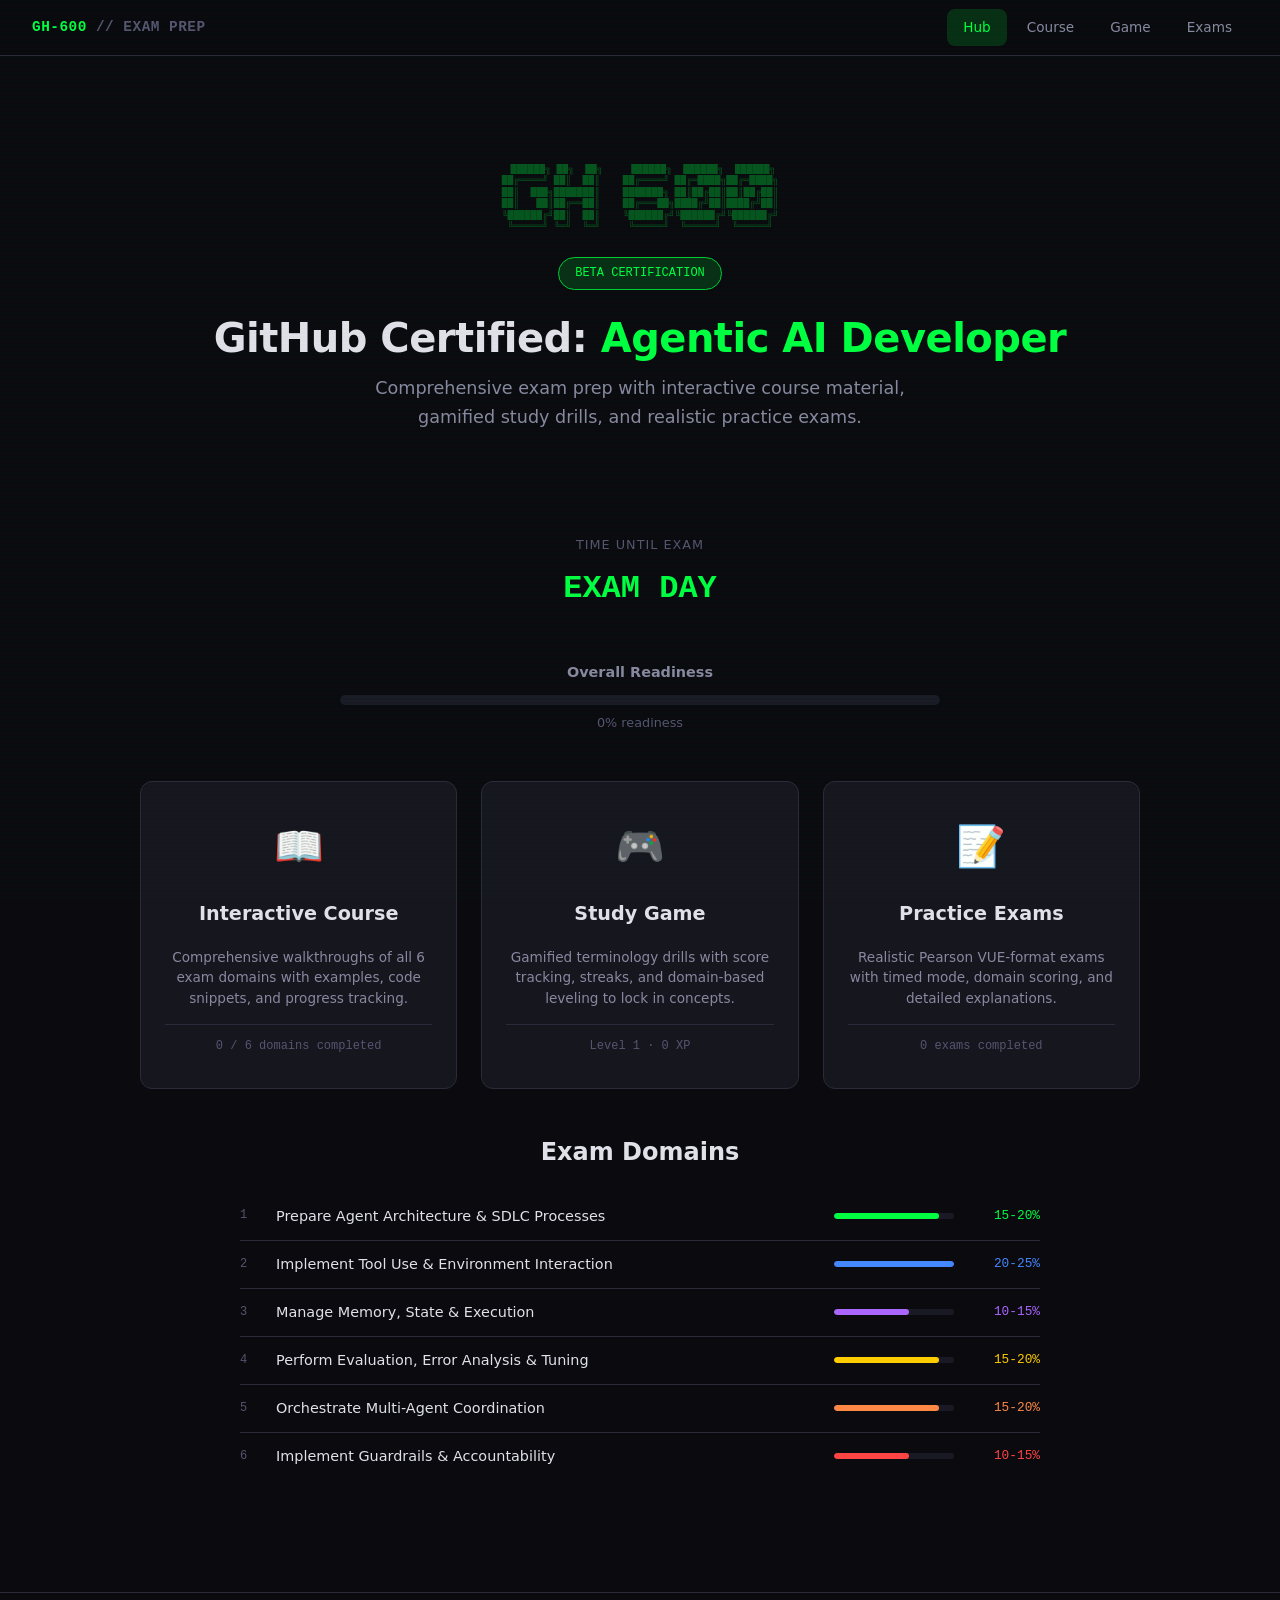
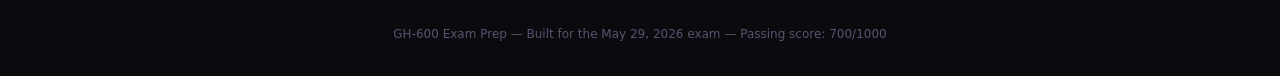
==== index.html @ 291320c6 "GH-600 exam prep suite — course, game, practice exams Interactive study tools for GitHub Certified: " ====
<!DOCTYPE html>
<html lang="en">
<head>
<meta charset="UTF-8">
<meta name="viewport" content="width=device-width, initial-scale=1.0">
<title>GH-600 Exam Prep</title>
<link rel="stylesheet" href="styles.css">
<style>
  .hero {
    text-align: center;
    padding: 4rem 2rem;
    position: relative;
  }

  .hero-badge {
    display: inline-flex;
    align-items: center;
    gap: 0.5rem;
    padding: 0.4rem 1rem;
    background: var(--green-glow);
    border: 1px solid var(--green-dim);
    border-radius: 20px;
    font-family: var(--font-mono);
    font-size: 0.75rem;
    color: var(--green);
    margin-bottom: 1.5rem;
  }

  .hero h1 {
    font-size: 2.5rem;
    font-weight: 700;
    margin-bottom: 0.75rem;
    letter-spacing: -0.5px;
  }

  .hero h1 .green { color: var(--green); }

  .hero .subtitle {
    color: var(--text-secondary);
    font-size: 1.1rem;
    max-width: 600px;
    margin: 0 auto 2.5rem;
  }

  .tools-grid {
    display: grid;
    grid-template-columns: repeat(3, 1fr);
    gap: 1.5rem;
    max-width: 1000px;
    margin: 0 auto 3rem;
  }

  @media (max-width: 768px) {
    .tools-grid { grid-template-columns: 1fr; }
    .hero h1 { font-size: 1.8rem; }
  }

  .tool-card {
    background: var(--bg-card);
    border: 1px solid var(--border);
    border-radius: var(--radius-lg);
    padding: 2rem 1.5rem;
    text-align: center;
    transition: all 0.3s ease;
    cursor: pointer;
    text-decoration: none;
    color: inherit;
    display: flex;
    flex-direction: column;
    gap: 1rem;
  }

  .tool-card:hover {
    border-color: var(--green-dim);
    background: var(--bg-card-hover);
    box-shadow: 0 0 30px var(--green-glow);
    transform: translateY(-4px);
  }

  .tool-icon {
    font-size: 2.5rem;
    margin-bottom: 0.5rem;
  }

  .tool-card h2 {
    font-size: 1.2rem;
    margin-bottom: 0.25rem;
  }

  .tool-card p {
    color: var(--text-secondary);
    font-size: 0.85rem;
    line-height: 1.5;
    flex: 1;
  }

  .tool-card .tool-stat {
    font-family: var(--font-mono);
    font-size: 0.75rem;
    color: var(--text-muted);
    padding-top: 0.75rem;
    border-top: 1px solid var(--border);
  }

  .domains-overview {
    max-width: 800px;
    margin: 0 auto 3rem;
  }

  .domains-overview h2 {
    text-align: center;
    margin-bottom: 1.5rem;
    color: var(--text-primary);
  }

  .domain-bar {
    display: flex;
    align-items: center;
    gap: 1rem;
    padding: 0.75rem 0;
    border-bottom: 1px solid var(--border);
  }

  .domain-bar:last-child { border-bottom: none; }

  .domain-num {
    font-family: var(--font-mono);
    font-size: 0.75rem;
    color: var(--text-muted);
    width: 20px;
  }

  .domain-name {
    flex: 1;
    font-size: 0.9rem;
  }

  .domain-weight {
    font-family: var(--font-mono);
    font-size: 0.8rem;
    width: 70px;
    text-align: right;
  }

  .domain-visual {
    width: 120px;
    height: 6px;
    background: var(--bg-input);
    border-radius: 3px;
    overflow: hidden;
  }

  .domain-visual .fill {
    height: 100%;
    border-radius: 3px;
  }

  .countdown {
    text-align: center;
    margin-bottom: 3rem;
  }

  .countdown-label {
    font-size: 0.8rem;
    color: var(--text-muted);
    text-transform: uppercase;
    letter-spacing: 1px;
    margin-bottom: 0.5rem;
  }

  .countdown-value {
    font-family: var(--font-mono);
    font-size: 2rem;
    font-weight: 700;
    color: var(--green);
  }

  .countdown-value .unit {
    font-size: 0.8rem;
    color: var(--text-muted);
    margin: 0 0.25rem;
  }

  .overall-progress {
    max-width: 600px;
    margin: 0 auto 3rem;
    text-align: center;
  }

  .overall-progress h3 {
    margin-bottom: 0.75rem;
    color: var(--text-secondary);
    font-size: 0.9rem;
  }

  .footer {
    text-align: center;
    padding: 2rem;
    color: var(--text-muted);
    font-size: 0.75rem;
    border-top: 1px solid var(--border);
    margin-top: 2rem;
  }

  .ascii-art {
    font-family: var(--font-mono);
    font-size: 0.6rem;
    color: var(--green);
    opacity: 0.3;
    line-height: 1.2;
    margin-bottom: 1.5rem;
    white-space: pre;
  }
</style>
</head>
<body class="scanline">

<nav class="top-nav">
  <a href="index.html" class="logo">GH-600<span> // EXAM PREP</span></a>
  <div class="nav-links">
    <a href="index.html" class="active">Hub</a>
    <a href="course.html">Course</a>
    <a href="game.html">Game</a>
    <a href="exam.html">Exams</a>
  </div>
</nav>

<div class="container">
  <div class="hero">
    <div class="ascii-art" aria-hidden="true">
 ██████╗ ██╗  ██╗     ██████╗  ██████╗  ██████╗
██╔════╝ ██║  ██║    ██╔════╝ ██╔═████╗██╔═████╗
██║  ███╗███████║    ███████╗ ██║██╔██║██║██╔██║
██║   ██║██╔══██║    ██╔═══██╗████╔╝██║████╔╝██║
╚██████╔╝██║  ██║    ╚██████╔╝╚██████╔╝╚██████╔╝
 ╚═════╝ ╚═╝  ╚═╝     ╚═════╝  ╚═════╝  ╚═════╝ </div>
    <div class="hero-badge">BETA CERTIFICATION</div>
    <h1>GitHub Certified: <span class="green">Agentic AI Developer</span></h1>
    <p class="subtitle">Comprehensive exam prep with interactive course material, gamified study drills, and realistic practice exams.</p>
  </div>

  <div class="countdown" id="countdown">
    <div class="countdown-label">Time Until Exam</div>
    <div class="countdown-value" id="countdownValue"></div>
  </div>

  <div class="overall-progress">
    <h3>Overall Readiness</h3>
    <div class="progress-bar progress-bar-lg">
      <div class="fill" id="overallProgress" style="width: 0%"></div>
    </div>
    <p class="text-muted" style="margin-top: 0.5rem; font-size: 0.8rem;" id="overallLabel">0% complete</p>
  </div>

  <div class="tools-grid">
    <a href="course.html" class="tool-card">
      <div class="tool-icon">&#x1F4D6;</div>
      <h2>Interactive Course</h2>
      <p>Comprehensive walkthroughs of all 6 exam domains with examples, code snippets, and progress tracking.</p>
      <div class="tool-stat" id="courseStat">0 / 6 domains completed</div>
    </a>

    <a href="game.html" class="tool-card">
      <div class="tool-icon">&#x1F3AE;</div>
      <h2>Study Game</h2>
      <p>Gamified terminology drills with score tracking, streaks, and domain-based leveling to lock in concepts.</p>
      <div class="tool-stat" id="gameStat">Level 1 &middot; 0 XP</div>
    </a>

    <a href="exam.html" class="tool-card">
      <div class="tool-icon">&#x1F4DD;</div>
      <h2>Practice Exams</h2>
      <p>Realistic Pearson VUE-format exams with timed mode, domain scoring, and detailed explanations.</p>
      <div class="tool-stat" id="examStat">0 exams completed</div>
    </a>
  </div>

  <div class="domains-overview">
    <h2>Exam Domains</h2>
    <div class="domain-bar">
      <span class="domain-num">1</span>
      <span class="domain-name">Prepare Agent Architecture & SDLC Processes</span>
      <div class="domain-visual"><div class="fill" style="width: 87.5%; background: var(--green);"></div></div>
      <span class="domain-weight text-green">15-20%</span>
    </div>
    <div class="domain-bar">
      <span class="domain-num">2</span>
      <span class="domain-name">Implement Tool Use & Environment Interaction</span>
      <div class="domain-visual"><div class="fill" style="width: 100%; background: var(--blue);"></div></div>
      <span class="domain-weight" style="color: var(--blue);">20-25%</span>
    </div>
    <div class="domain-bar">
      <span class="domain-num">3</span>
      <span class="domain-name">Manage Memory, State & Execution</span>
      <div class="domain-visual"><div class="fill" style="width: 62.5%; background: var(--purple);"></div></div>
      <span class="domain-weight" style="color: var(--purple);">10-15%</span>
    </div>
    <div class="domain-bar">
      <span class="domain-num">4</span>
      <span class="domain-name">Perform Evaluation, Error Analysis & Tuning</span>
      <div class="domain-visual"><div class="fill" style="width: 87.5%; background: var(--yellow);"></div></div>
      <span class="domain-weight" style="color: var(--yellow);">15-20%</span>
    </div>
    <div class="domain-bar">
      <span class="domain-num">5</span>
      <span class="domain-name">Orchestrate Multi-Agent Coordination</span>
      <div class="domain-visual"><div class="fill" style="width: 87.5%; background: var(--orange);"></div></div>
      <span class="domain-weight" style="color: var(--orange);">15-20%</span>
    </div>
    <div class="domain-bar">
      <span class="domain-num">6</span>
      <span class="domain-name">Implement Guardrails & Accountability</span>
      <div class="domain-visual"><div class="fill" style="width: 62.5%; background: var(--red);"></div></div>
      <span class="domain-weight" style="color: var(--red);">10-15%</span>
    </div>
  </div>
</div>

<div class="footer">
  GH-600 Exam Prep &mdash; Built for the May 29, 2026 exam &mdash; Passing score: 700/1000
</div>

<script>
function updateCountdown() {
  var exam = new Date('2026-05-29T09:00:00');
  var now = new Date();
  var diff = exam - now;
  var el = document.getElementById('countdownValue');
  if (diff <= 0) {
    el.textContent = 'EXAM DAY';
    return;
  }
  var days = Math.floor(diff / 86400000);
  var hours = Math.floor((diff % 86400000) / 3600000);
  var mins = Math.floor((diff % 3600000) / 60000);
  el.textContent = '';
  var parts = [
    {v: days, u: 'd'}, {v: hours, u: 'h'}, {v: mins, u: 'm'}
  ];
  parts.forEach(function(p) {
    var numSpan = document.createElement('span');
    numSpan.textContent = p.v;
    el.appendChild(numSpan);
    var unitSpan = document.createElement('span');
    unitSpan.className = 'unit';
    unitSpan.textContent = p.u;
    el.appendChild(unitSpan);
  });
}
updateCountdown();
setInterval(updateCountdown, 60000);

function loadStats() {
  try {
    var courseProgress = JSON.parse(localStorage.getItem('gh600_course_progress') || '{}');
    var completedSections = Object.values(courseProgress).filter(function(v){return v === true;}).length;
    document.getElementById('courseStat').textContent = completedSections + ' / 6 domains completed';

    var gameStats = JSON.parse(localStorage.getItem('gh600_game_stats') || '{}');
    var level = gameStats.level || 1;
    var xp = gameStats.xp || 0;
    document.getElementById('gameStat').textContent = 'Level ' + level + ' · ' + xp + ' XP';

    var examResults = JSON.parse(localStorage.getItem('gh600_exam_results') || '[]');
    document.getElementById('examStat').textContent = examResults.length + ' exams completed';

    var coursePercent = (completedSections / 6) * 100;
    var gamePercent = Math.min((xp / 2000) * 100, 100);
    var examPercent = Math.min((examResults.length / 3) * 100, 100);
    var overall = Math.round((coursePercent * 40 + gamePercent * 20 + examPercent * 40) / 100);
    document.getElementById('overallProgress').style.width = overall + '%';
    document.getElementById('overallLabel').textContent = overall + '% readiness';
  } catch(e) {}
}
loadStats();
</script>
</body>
</html>
---- styles.css ----
/* GH-600 Exam Prep — Shared Styles */
:root {
  --bg-primary: #0a0a0f;
  --bg-secondary: #12121a;
  --bg-card: #16161f;
  --bg-card-hover: #1c1c28;
  --bg-input: #1a1a25;
  --border: #2a2a3a;
  --border-active: #00ff41;
  --green: #00ff41;
  --green-dim: #00cc33;
  --green-glow: rgba(0, 255, 65, 0.15);
  --green-glow-strong: rgba(0, 255, 65, 0.3);
  --text-primary: #e0e0e8;
  --text-secondary: #8888a0;
  --text-muted: #555570;
  --red: #ff4444;
  --red-dim: #cc3333;
  --yellow: #ffcc00;
  --blue: #4488ff;
  --orange: #ff8844;
  --purple: #aa66ff;
  --font-mono: 'JetBrains Mono', 'Fira Code', 'Cascadia Code', 'SF Mono', monospace;
  --font-sans: 'Inter', -apple-system, BlinkMacSystemFont, 'Segoe UI', system-ui, sans-serif;
  --radius: 8px;
  --radius-lg: 12px;
  --transition: 0.2s ease;
}

* { margin: 0; padding: 0; box-sizing: border-box; }

html {
  font-size: 16px;
  scroll-behavior: smooth;
}

body {
  font-family: var(--font-sans);
  background: var(--bg-primary);
  color: var(--text-primary);
  line-height: 1.6;
  min-height: 100vh;
  -webkit-font-smoothing: antialiased;
}

/* Scrollbar */
::-webkit-scrollbar { width: 8px; height: 8px; }
::-webkit-scrollbar-track { background: var(--bg-secondary); }
::-webkit-scrollbar-thumb { background: var(--border); border-radius: 4px; }
::-webkit-scrollbar-thumb:hover { background: var(--text-muted); }

/* Selection */
::selection { background: var(--green-glow-strong); color: var(--green); }

/* ── Top Navigation ── */
.top-nav {
  position: sticky;
  top: 0;
  z-index: 100;
  background: rgba(10, 10, 15, 0.92);
  backdrop-filter: blur(12px);
  border-bottom: 1px solid var(--border);
  padding: 0 2rem;
  height: 56px;
  display: flex;
  align-items: center;
  justify-content: space-between;
}

.top-nav .logo {
  font-family: var(--font-mono);
  font-size: 0.9rem;
  color: var(--green);
  text-decoration: none;
  font-weight: 600;
  letter-spacing: 0.5px;
}

.top-nav .logo span { color: var(--text-muted); }

.nav-links {
  display: flex;
  gap: 0.25rem;
}

.nav-links a {
  color: var(--text-secondary);
  text-decoration: none;
  padding: 0.5rem 1rem;
  border-radius: var(--radius);
  font-size: 0.85rem;
  font-weight: 500;
  transition: all var(--transition);
}

.nav-links a:hover {
  color: var(--text-primary);
  background: var(--bg-card);
}

.nav-links a.active {
  color: var(--green);
  background: var(--green-glow);
}

/* ── Layout ── */
.container {
  max-width: 1200px;
  margin: 0 auto;
  padding: 2rem;
}

.container-wide {
  max-width: 1400px;
  margin: 0 auto;
  padding: 2rem;
}

.two-col {
  display: grid;
  grid-template-columns: 280px 1fr;
  gap: 2rem;
  align-items: start;
}

@media (max-width: 900px) {
  .two-col { grid-template-columns: 1fr; }
}

/* ── Cards ── */
.card {
  background: var(--bg-card);
  border: 1px solid var(--border);
  border-radius: var(--radius-lg);
  padding: 1.5rem;
  transition: all var(--transition);
}

.card:hover {
  border-color: var(--green-dim);
  background: var(--bg-card-hover);
  box-shadow: 0 0 20px var(--green-glow);
}

.card-header {
  display: flex;
  align-items: center;
  justify-content: space-between;
  margin-bottom: 1rem;
}

.card-title {
  font-size: 1.1rem;
  font-weight: 600;
  color: var(--text-primary);
}

/* ── Badges & Tags ── */
.badge {
  display: inline-flex;
  align-items: center;
  padding: 0.2rem 0.6rem;
  border-radius: 20px;
  font-size: 0.7rem;
  font-weight: 600;
  letter-spacing: 0.5px;
  text-transform: uppercase;
}

.badge-green { background: var(--green-glow); color: var(--green); }
.badge-yellow { background: rgba(255, 204, 0, 0.15); color: var(--yellow); }
.badge-red { background: rgba(255, 68, 68, 0.15); color: var(--red); }
.badge-blue { background: rgba(68, 136, 255, 0.15); color: var(--blue); }
.badge-purple { background: rgba(170, 102, 255, 0.15); color: var(--purple); }
.badge-orange { background: rgba(255, 136, 68, 0.15); color: var(--orange); }

.domain-tag {
  font-family: var(--font-mono);
  font-size: 0.65rem;
  padding: 0.15rem 0.5rem;
  border-radius: 4px;
  border: 1px solid;
}

/* ── Progress Bars ── */
.progress-bar {
  width: 100%;
  height: 6px;
  background: var(--bg-input);
  border-radius: 3px;
  overflow: hidden;
}

.progress-bar .fill {
  height: 100%;
  background: var(--green);
  border-radius: 3px;
  transition: width 0.5s ease;
  box-shadow: 0 0 8px var(--green-glow);
}

.progress-bar-lg { height: 10px; border-radius: 5px; }
.progress-bar-lg .fill { border-radius: 5px; }

/* ── Buttons ── */
.btn {
  display: inline-flex;
  align-items: center;
  justify-content: center;
  gap: 0.5rem;
  padding: 0.6rem 1.2rem;
  border-radius: var(--radius);
  font-size: 0.85rem;
  font-weight: 600;
  cursor: pointer;
  border: none;
  transition: all var(--transition);
  text-decoration: none;
  font-family: var(--font-sans);
}

.btn-primary {
  background: var(--green);
  color: var(--bg-primary);
}

.btn-primary:hover {
  background: var(--green-dim);
  box-shadow: 0 0 20px var(--green-glow);
}

.btn-secondary {
  background: var(--bg-card);
  color: var(--text-primary);
  border: 1px solid var(--border);
}

.btn-secondary:hover {
  border-color: var(--green-dim);
  color: var(--green);
}

.btn-ghost {
  background: transparent;
  color: var(--text-secondary);
  border: 1px solid transparent;
}

.btn-ghost:hover {
  color: var(--green);
  border-color: var(--border);
}

.btn-sm { padding: 0.4rem 0.8rem; font-size: 0.8rem; }
.btn-lg { padding: 0.8rem 1.6rem; font-size: 1rem; }
.btn-block { width: 100%; }

.btn:disabled {
  opacity: 0.4;
  cursor: not-allowed;
}

/* ── Forms ── */
.input, .select {
  background: var(--bg-input);
  border: 1px solid var(--border);
  border-radius: var(--radius);
  padding: 0.6rem 1rem;
  color: var(--text-primary);
  font-size: 0.9rem;
  font-family: var(--font-sans);
  transition: border-color var(--transition);
  width: 100%;
}

.input:focus, .select:focus {
  outline: none;
  border-color: var(--green);
  box-shadow: 0 0 0 3px var(--green-glow);
}

/* ── Typography ── */
h1 { font-size: 2rem; font-weight: 700; line-height: 1.2; }
h2 { font-size: 1.5rem; font-weight: 600; line-height: 1.3; }
h3 { font-size: 1.15rem; font-weight: 600; line-height: 1.4; }
h4 { font-size: 1rem; font-weight: 600; }

.text-green { color: var(--green); }
.text-muted { color: var(--text-muted); }
.text-secondary { color: var(--text-secondary); }
.text-mono { font-family: var(--font-mono); }

/* ── Code Blocks ── */
code {
  font-family: var(--font-mono);
  font-size: 0.85em;
  background: var(--bg-input);
  padding: 0.15rem 0.4rem;
  border-radius: 4px;
  color: var(--green);
}

pre {
  background: var(--bg-secondary);
  border: 1px solid var(--border);
  border-radius: var(--radius);
  padding: 1rem 1.25rem;
  overflow-x: auto;
  font-family: var(--font-mono);
  font-size: 0.82rem;
  line-height: 1.7;
  color: var(--text-primary);
}

pre code {
  background: none;
  padding: 0;
  font-size: inherit;
  color: inherit;
}

/* ── Sidebar ── */
.sidebar {
  position: sticky;
  top: 72px;
  max-height: calc(100vh - 88px);
  overflow-y: auto;
}

.sidebar-section {
  margin-bottom: 1.5rem;
}

.sidebar-title {
  font-size: 0.7rem;
  text-transform: uppercase;
  letter-spacing: 1px;
  color: var(--text-muted);
  margin-bottom: 0.5rem;
  padding: 0 0.75rem;
}

.sidebar-item {
  display: flex;
  align-items: center;
  gap: 0.5rem;
  padding: 0.5rem 0.75rem;
  border-radius: var(--radius);
  cursor: pointer;
  font-size: 0.85rem;
  color: var(--text-secondary);
  transition: all var(--transition);
  border: none;
  background: none;
  width: 100%;
  text-align: left;
  font-family: var(--font-sans);
}

.sidebar-item:hover {
  background: var(--bg-card);
  color: var(--text-primary);
}

.sidebar-item.active {
  background: var(--green-glow);
  color: var(--green);
}

.sidebar-item .check {
  width: 16px;
  height: 16px;
  border-radius: 50%;
  border: 2px solid var(--border);
  flex-shrink: 0;
  display: flex;
  align-items: center;
  justify-content: center;
  font-size: 0.6rem;
}

.sidebar-item.completed .check {
  border-color: var(--green);
  background: var(--green);
  color: var(--bg-primary);
}

/* ── Callouts ── */
.callout {
  border-left: 3px solid var(--green);
  background: var(--green-glow);
  padding: 1rem 1.25rem;
  border-radius: 0 var(--radius) var(--radius) 0;
  margin: 1rem 0;
}

.callout-warning {
  border-left-color: var(--yellow);
  background: rgba(255, 204, 0, 0.08);
}

.callout-danger {
  border-left-color: var(--red);
  background: rgba(255, 68, 68, 0.08);
}

.callout-title {
  font-weight: 600;
  font-size: 0.85rem;
  margin-bottom: 0.25rem;
}

.callout p { font-size: 0.9rem; color: var(--text-secondary); }

/* ── Tables ── */
table {
  width: 100%;
  border-collapse: collapse;
  font-size: 0.9rem;
}

th, td {
  padding: 0.75rem 1rem;
  text-align: left;
  border-bottom: 1px solid var(--border);
}

th {
  color: var(--text-muted);
  font-weight: 600;
  font-size: 0.8rem;
  text-transform: uppercase;
  letter-spacing: 0.5px;
}

tr:hover td { background: var(--bg-card); }

/* ── Quiz/Exam specific ── */
.question-card {
  background: var(--bg-card);
  border: 1px solid var(--border);
  border-radius: var(--radius-lg);
  padding: 1.5rem;
  margin-bottom: 1rem;
}

.question-number {
  font-family: var(--font-mono);
  font-size: 0.75rem;
  color: var(--text-muted);
  margin-bottom: 0.5rem;
}

.question-text {
  font-size: 1rem;
  margin-bottom: 1.25rem;
  line-height: 1.6;
}

.option-list { list-style: none; display: flex; flex-direction: column; gap: 0.5rem; }

.option-item {
  display: flex;
  align-items: flex-start;
  gap: 0.75rem;
  padding: 0.75rem 1rem;
  border: 1px solid var(--border);
  border-radius: var(--radius);
  cursor: pointer;
  transition: all var(--transition);
  font-size: 0.9rem;
}

.option-item:hover {
  border-color: var(--green-dim);
  background: var(--bg-card-hover);
}

.option-item.selected {
  border-color: var(--green);
  background: var(--green-glow);
}

.option-item.correct {
  border-color: var(--green);
  background: var(--green-glow);
}

.option-item.incorrect {
  border-color: var(--red);
  background: rgba(255, 68, 68, 0.08);
}

.option-letter {
  width: 24px;
  height: 24px;
  border-radius: 50%;
  border: 2px solid var(--border);
  display: flex;
  align-items: center;
  justify-content: center;
  font-size: 0.75rem;
  font-weight: 600;
  font-family: var(--font-mono);
  flex-shrink: 0;
}

.option-item.selected .option-letter {
  border-color: var(--green);
  color: var(--green);
}

.option-item.correct .option-letter {
  border-color: var(--green);
  background: var(--green);
  color: var(--bg-primary);
}

.option-item.incorrect .option-letter {
  border-color: var(--red);
  background: var(--red);
  color: white;
}

.explanation {
  margin-top: 1rem;
  padding: 1rem;
  background: var(--bg-secondary);
  border-radius: var(--radius);
  font-size: 0.85rem;
  color: var(--text-secondary);
  border-left: 3px solid var(--green);
}

/* ── Score Display ── */
.score-ring {
  width: 120px;
  height: 120px;
  position: relative;
}

.score-ring svg { transform: rotate(-90deg); }

.score-ring .value {
  position: absolute;
  top: 50%;
  left: 50%;
  transform: translate(-50%, -50%);
  font-family: var(--font-mono);
  font-size: 1.5rem;
  font-weight: 700;
}

/* ── Stats Grid ── */
.stats-grid {
  display: grid;
  grid-template-columns: repeat(auto-fit, minmax(140px, 1fr));
  gap: 1rem;
}

.stat-card {
  background: var(--bg-card);
  border: 1px solid var(--border);
  border-radius: var(--radius);
  padding: 1rem;
  text-align: center;
}

.stat-value {
  font-family: var(--font-mono);
  font-size: 1.5rem;
  font-weight: 700;
  color: var(--green);
}

.stat-label {
  font-size: 0.75rem;
  color: var(--text-muted);
  margin-top: 0.25rem;
}

/* ── Timer ── */
.timer {
  font-family: var(--font-mono);
  font-size: 1.1rem;
  color: var(--green);
  display: flex;
  align-items: center;
  gap: 0.5rem;
}

.timer.warning { color: var(--yellow); }
.timer.danger { color: var(--red); animation: pulse 1s infinite; }

@keyframes pulse {
  0%, 100% { opacity: 1; }
  50% { opacity: 0.5; }
}

/* ── Game specific ── */
.streak-flame {
  font-size: 1.5rem;
  animation: flame 0.5s ease infinite alternate;
}

@keyframes flame {
  from { transform: scale(1) rotate(-2deg); }
  to { transform: scale(1.1) rotate(2deg); }
}

.xp-bar {
  height: 20px;
  background: var(--bg-input);
  border-radius: 10px;
  overflow: hidden;
  position: relative;
}

.xp-bar .fill {
  height: 100%;
  background: linear-gradient(90deg, var(--green-dim), var(--green));
  border-radius: 10px;
  transition: width 0.5s ease;
}

.xp-bar .label {
  position: absolute;
  top: 50%;
  left: 50%;
  transform: translate(-50%, -50%);
  font-size: 0.7rem;
  font-weight: 600;
  font-family: var(--font-mono);
  color: var(--text-primary);
  text-shadow: 0 1px 2px rgba(0,0,0,0.5);
}

.level-badge {
  display: inline-flex;
  align-items: center;
  gap: 0.4rem;
  padding: 0.3rem 0.8rem;
  background: var(--green-glow);
  border: 1px solid var(--green-dim);
  border-radius: 20px;
  font-family: var(--font-mono);
  font-size: 0.8rem;
  font-weight: 600;
  color: var(--green);
}

/* ── Animations ── */
.fade-in {
  animation: fadeIn 0.3s ease;
}

@keyframes fadeIn {
  from { opacity: 0; transform: translateY(8px); }
  to { opacity: 1; transform: translateY(0); }
}

.slide-in {
  animation: slideIn 0.4s ease;
}

@keyframes slideIn {
  from { opacity: 0; transform: translateX(-20px); }
  to { opacity: 1; transform: translateX(0); }
}

/* ── Glow Effect ── */
.glow {
  text-shadow: 0 0 10px var(--green-glow), 0 0 20px var(--green-glow);
}

.glow-box {
  box-shadow: 0 0 15px var(--green-glow), inset 0 0 15px var(--green-glow);
}

/* ── Responsive ── */
@media (max-width: 768px) {
  .container { padding: 1rem; }
  .top-nav { padding: 0 1rem; }
  h1 { font-size: 1.5rem; }
  .stats-grid { grid-template-columns: repeat(2, 1fr); }
}

/* ── Drag and Drop ── */
.drag-zone {
  min-height: 60px;
  border: 2px dashed var(--border);
  border-radius: var(--radius);
  padding: 0.75rem;
  display: flex;
  flex-wrap: wrap;
  gap: 0.5rem;
  transition: all var(--transition);
}

.drag-zone.over {
  border-color: var(--green);
  background: var(--green-glow);
}

.drag-item {
  padding: 0.4rem 0.8rem;
  background: var(--bg-card);
  border: 1px solid var(--border);
  border-radius: var(--radius);
  cursor: grab;
  font-size: 0.85rem;
  user-select: none;
  transition: all var(--transition);
}

.drag-item:active { cursor: grabbing; }
.drag-item:hover { border-color: var(--green-dim); }

/* ── Tooltip ── */
.tooltip {
  position: relative;
}

.tooltip::after {
  content: attr(data-tip);
  position: absolute;
  bottom: 100%;
  left: 50%;
  transform: translateX(-50%);
  padding: 0.4rem 0.6rem;
  background: var(--bg-card);
  border: 1px solid var(--border);
  border-radius: 4px;
  font-size: 0.75rem;
  white-space: nowrap;
  opacity: 0;
  pointer-events: none;
  transition: opacity 0.2s;
}

.tooltip:hover::after { opacity: 1; }

/* ── Modal ── */
.modal-backdrop {
  position: fixed;
  inset: 0;
  background: rgba(0, 0, 0, 0.7);
  backdrop-filter: blur(4px);
  z-index: 200;
  display: flex;
  align-items: center;
  justify-content: center;
  animation: fadeIn 0.2s ease;
}

.modal {
  background: var(--bg-card);
  border: 1px solid var(--border);
  border-radius: var(--radius-lg);
  padding: 2rem;
  max-width: 500px;
  width: 90%;
  max-height: 80vh;
  overflow-y: auto;
}

.modal h2 { margin-bottom: 1rem; }

/* ── Tabs ── */
.tabs {
  display: flex;
  gap: 0.25rem;
  border-bottom: 1px solid var(--border);
  margin-bottom: 1.5rem;
}

.tab {
  padding: 0.6rem 1.2rem;
  border: none;
  background: none;
  color: var(--text-secondary);
  font-size: 0.85rem;
  font-weight: 500;
  cursor: pointer;
  border-bottom: 2px solid transparent;
  transition: all var(--transition);
  font-family: var(--font-sans);
}

.tab:hover { color: var(--text-primary); }

.tab.active {
  color: var(--green);
  border-bottom-color: var(--green);
}

/* ── Domain Colors ── */
.domain-1 { --domain-color: #00ff41; }
.domain-2 { --domain-color: #4488ff; }
.domain-3 { --domain-color: #aa66ff; }
.domain-4 { --domain-color: #ffcc00; }
.domain-5 { --domain-color: #ff8844; }
.domain-6 { --domain-color: #ff4444; }

/* ── Scanline overlay (subtle) ── */
.scanline::before {
  content: '';
  position: fixed;
  top: 0; left: 0; right: 0; bottom: 0;
  background: repeating-linear-gradient(
    0deg,
    transparent,
    transparent 2px,
    rgba(0, 255, 65, 0.015) 2px,
    rgba(0, 255, 65, 0.015) 4px
  );
  pointer-events: none;
  z-index: 9999;
}
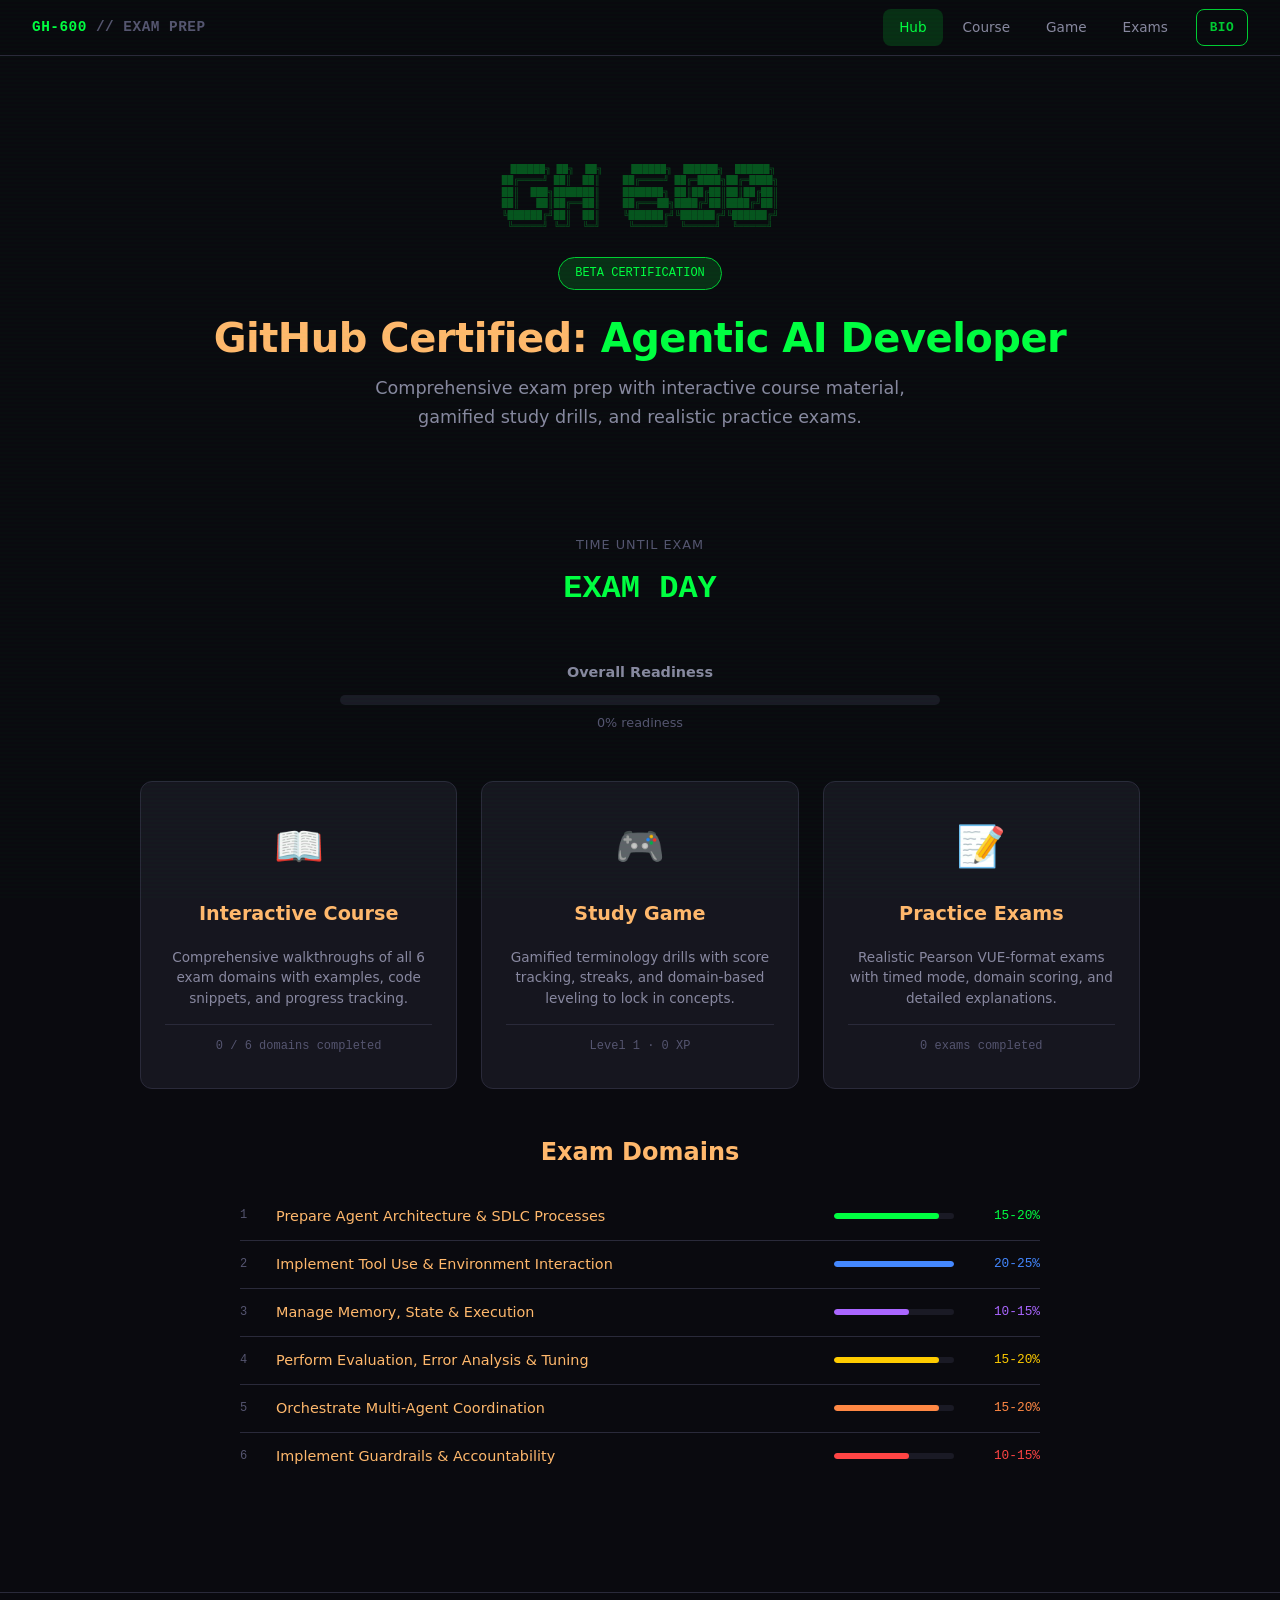
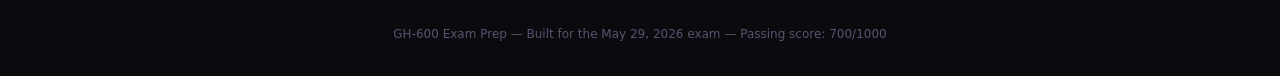
==== commit 0362d5fa: "Add bionic reading toggle and amber text color Co-Authored-By: Claude Opus 4.6 <noreply@anthropic.co" ====
--- a/index.html
+++ b/index.html
@@ -222,6 +222,7 @@
     <a href="course.html">Course</a>
     <a href="game.html">Game</a>
     <a href="exam.html">Exams</a>
+    <button class="bionic-toggle" id="bionicToggle" title="Toggle Bionic Reading">BIO</button>
   </div>
 </nav>
 
@@ -373,6 +374,74 @@
   } catch(e) {}
 }
 loadStats();
+
+// ── Bionic Reading ──
+(function() {
+  var BIONIC_KEY = 'gh600_bionic_enabled';
+  var btn = document.getElementById('bionicToggle');
+  var originalNodes = new Map();
+  var bionicActive = false;
+
+  function bionicWord(word) {
+    if (word.length <= 1) return word;
+    var mid = Math.ceil(word.length / 2);
+    return '<span class="bionic-bold">' + word.slice(0, mid) + '</span><span class="bionic-unbold">' + word.slice(mid) + '</span>';
+  }
+
+  function bionicText(text) {
+    return text.replace(/\S+/g, function(word) {
+      // Preserve words that look like HTML entities
+      if (word.charAt(0) === '&' && word.indexOf(';') !== -1) return word;
+      return bionicWord(word);
+    });
+  }
+
+  function getContentNodes() {
+    var selectors = '.container p, .container .question-text, .container .explanation, .container td, .container li, .container .card-title, .container .tool-card p, .container .subtitle, .hero .subtitle, .container-wide p, .container-wide .question-text, .container-wide td, .container-wide li';
+    return document.querySelectorAll(selectors);
+  }
+
+  function applyBionic() {
+    var nodes = getContentNodes();
+    for (var i = 0; i < nodes.length; i++) {
+      var el = nodes[i];
+      if (el.closest('pre') || el.closest('code') || el.closest('nav') || el.closest('.top-nav') || el.closest('button') || el.tagName === 'BUTTON') continue;
+      if (!originalNodes.has(el)) {
+        originalNodes.set(el, el.innerHTML);
+      }
+      el.innerHTML = bionicText(originalNodes.get(el));
+    }
+  }
+
+  function removeBionic() {
+    originalNodes.forEach(function(html, el) {
+      el.innerHTML = html;
+    });
+    originalNodes.clear();
+  }
+
+  function toggle() {
+    bionicActive = !bionicActive;
+    if (bionicActive) {
+      btn.classList.add('active');
+      applyBionic();
+    } else {
+      btn.classList.remove('active');
+      removeBionic();
+    }
+    try { localStorage.setItem(BIONIC_KEY, bionicActive ? '1' : '0'); } catch(e) {}
+  }
+
+  btn.addEventListener('click', toggle);
+
+  // Restore state from localStorage
+  try {
+    if (localStorage.getItem(BIONIC_KEY) === '1') {
+      bionicActive = false; // toggle will flip it
+      toggle();
+    }
+  } catch(e) {}
+})();
 </script>
 </body>
 </html>
--- a/styles.css
+++ b/styles.css
@@ -11,7 +11,7 @@
   --green-dim: #00cc33;
   --green-glow: rgba(0, 255, 65, 0.15);
   --green-glow-strong: rgba(0, 255, 65, 0.3);
-  --text-primary: #e0e0e8;
+  --text-primary: #FFB86C;
   --text-secondary: #8888a0;
   --text-muted: #555570;
   --red: #ff4444;
@@ -817,3 +817,46 @@
   pointer-events: none;
   z-index: 9999;
 }
+
+/* ── Bionic Reading Toggle ── */
+.bionic-toggle {
+  display: inline-flex;
+  align-items: center;
+  justify-content: center;
+  padding: 0.4rem 0.8rem;
+  border-radius: var(--radius);
+  font-size: 0.8rem;
+  font-weight: 600;
+  font-family: var(--font-mono);
+  cursor: pointer;
+  border: 1px solid var(--green-dim);
+  background: transparent;
+  color: var(--green-dim);
+  transition: all var(--transition);
+  letter-spacing: 0.5px;
+  margin-left: 0.5rem;
+}
+
+.bionic-toggle:hover {
+  color: var(--green);
+  border-color: var(--green);
+  background: var(--green-glow);
+}
+
+.bionic-toggle.active {
+  background: var(--green);
+  color: var(--bg-primary);
+  border-color: var(--green);
+  box-shadow: 0 0 12px var(--green-glow);
+}
+
+/* Bionic bold styling */
+.bionic-bold {
+  font-weight: 700;
+  opacity: 1;
+}
+
+.bionic-unbold {
+  font-weight: 400;
+  opacity: 0.8;
+}
